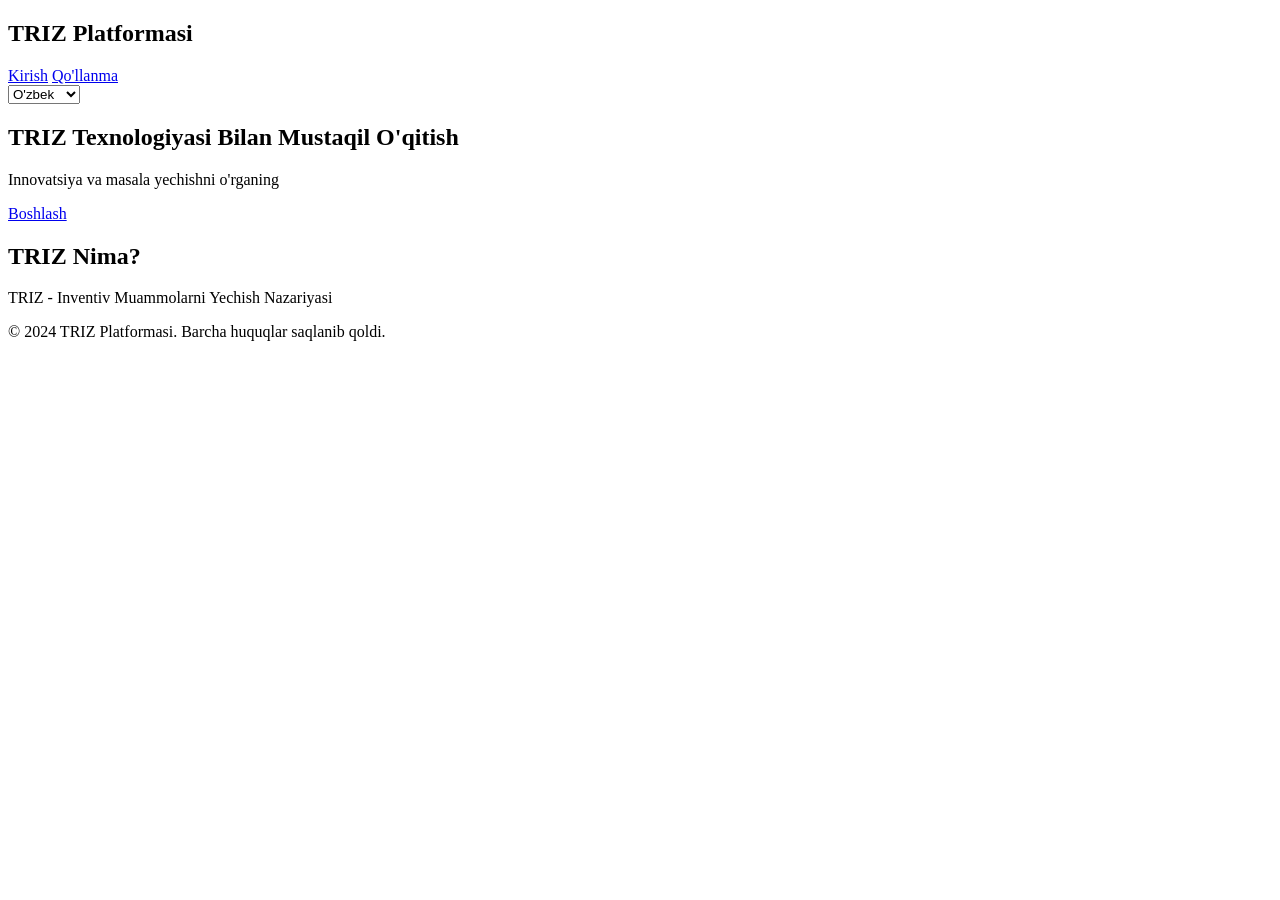
==== index.html @ bac71309 "Update index.html" ====
<!DOCTYPE html>
<html lang="uz">
<head>
  <meta charset="UTF-8">
  <meta name="viewport" content="width=device-width, initial-scale=1.0">
  <title data-i18n="page_title">TRIZ Texnologiyasi - O'qitish Platformasi</title>
  <link rel="stylesheet" href="styles/style.css">
</head>
<body>
  <nav class="navbar">
    <div class="container">
      <div class="logo">
        <h1 data-i18n="platform_name">TRIZ Platformasi</h1>
      </div>
      <div class="nav-links">
        <a href="login.html" data-i18n="nav_login">Kirish</a>
        <a href="#about" data-i18n="nav_about">Qo'llanma</a>
      </div>
      <select class="language-selector" onchange="changeLanguage(this.value)">
        <option value="uz">O'zbek</option>
        <option value="en">English</option>
        <option value="ru">Русский</option>
      </select>
    </div>
  </nav>

  <section class="hero">
    <div class="container">
      <h1 data-i18n="hero_title">TRIZ Texnologiyasi Bilan Mustaqil O'qitish</h1>
      <p data-i18n="hero_subtitle">Innovatsiya va masala yechishni o'rganing</p>
      <a href="login.html" class="btn btn-primary" data-i18n="btn_start">Boshlash</a>
    </div>
  </section>

  <section id="about" class="about">
    <div class="container">
      <h2 data-i18n="about_title">TRIZ Nima?</h2>
      <p data-i18n="about_desc">TRIZ - Inventiv Muammolarni Yechish Nazariyasi</p>
    </div>
  </section>

  <footer>
    <p data-i18n="footer_copy">&copy; 2024 TRIZ Platformasi. Barcha huquqlar saqlanib qoldi.</p>
  </footer>

  <script src="js/i18n.js"></script>
  <script>
    document.addEventListener('DOMContentLoaded', () => {
      const savedLang = localStorage.getItem('language') || 'uz';
      document.querySelector('.language-selector').value = savedLang;
      translatePage(savedLang);
    });

    function changeLanguage(lang) {
      localStorage.setItem('language', lang);
      translatePage(lang);
    }
  </script>
</body>
</html>
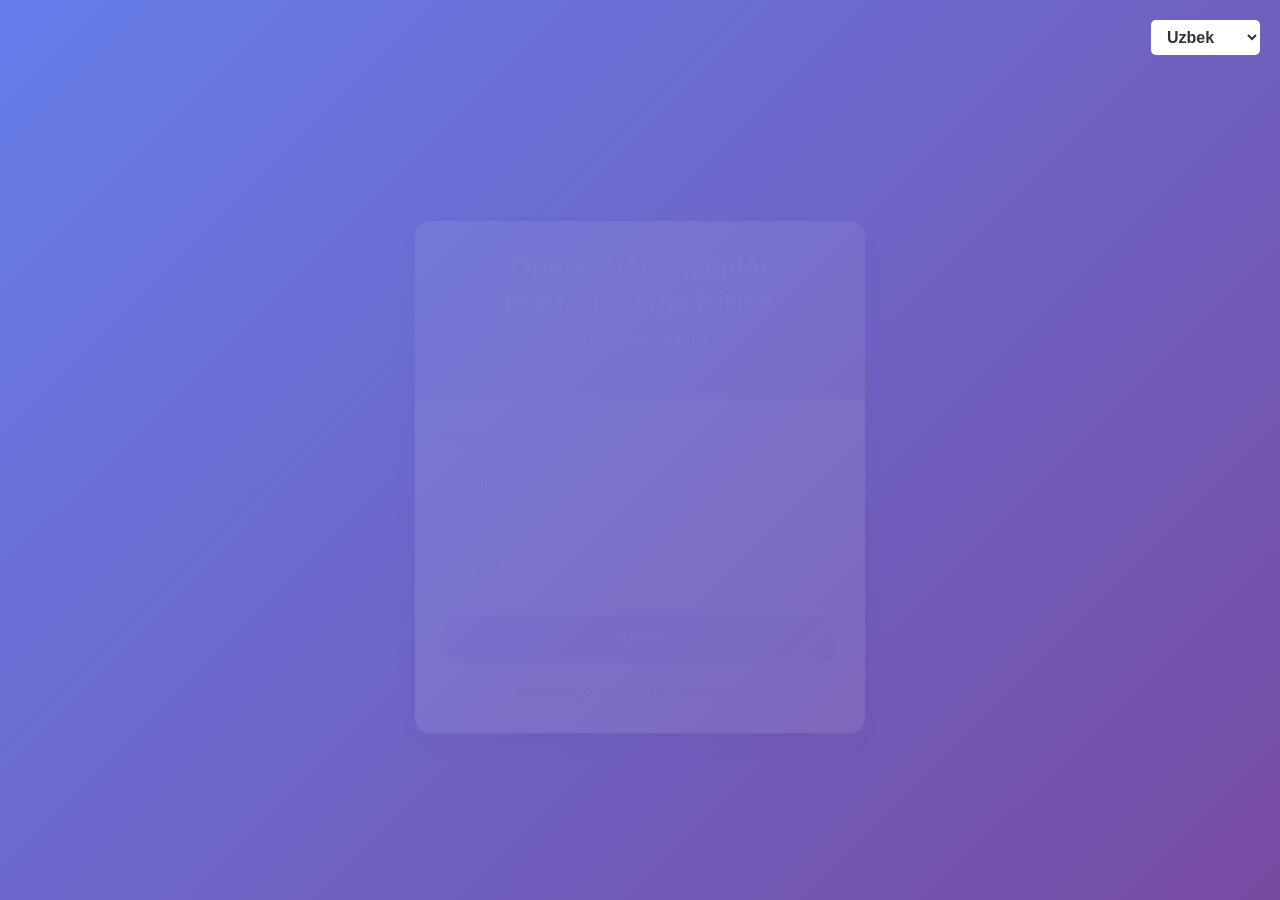
==== commit 747f60cd: "Add learning platform pages, assets, and scripts Add complete frontend scaffold for a learning platf" ====
--- a/index.html
+++ b/index.html
@@ -1,60 +1,110 @@
 <!DOCTYPE html>
 <html lang="uz">
+
 <head>
-  <meta charset="UTF-8">
-  <meta name="viewport" content="width=device-width, initial-scale=1.0">
-  <title data-i18n="page_title">TRIZ Texnologiyasi - O'qitish Platformasi</title>
-  <link rel="stylesheet" href="styles/style.css">
+    <meta charset="UTF-8">
+    <meta name="viewport" content="width=device-width, initial-scale=1.0">
+    <title>TRIZ Texnologiyasi - Pedagoglar uchun Ijodiy Tafakkur Platformasi</title>
+    <link rel='stylesheet' href='https://cdn-uicons.flaticon.com/uicons-regular-rounded/css/uicons-regular-rounded.css'>
+    <link href="https://stackpath.bootstrapcdn.com/bootstrap/4.5.2/css/bootstrap.min.css" rel="stylesheet">
+    <link rel="stylesheet" href="src/style.css">
 </head>
+
 <body>
-  <nav class="navbar">
-    <div class="container">
-      <div class="logo">
-        <h1 data-i18n="platform_name">TRIZ Platformasi</h1>
-      </div>
-      <div class="nav-links">
-        <a href="login.html" data-i18n="nav_login">Kirish</a>
-        <a href="#about" data-i18n="nav_about">Qo'llanma</a>
-      </div>
-      <select class="language-selector" onchange="changeLanguage(this.value)">
-        <option value="uz">O'zbek</option>
-        <option value="en">English</option>
-        <option value="ru">Русский</option>
-      </select>
+    <script src="src/auth.js"></script>
+    <script>
+        // Autentifikatsiya tekshirish
+        window.addEventListener('load', () => {
+            if (!auth.isAuthenticated()) {
+                window.location.href = 'login.html';
+            }
+        });
+    </script>
+
+    <!-- Navbar -->
+    <nav class="navbar navbar-expand-lg navbar-light bg-light">
+        <a class="navbar-brand" href="#">TRIZ - Ijodiy Tafakkur</a>
+        <button class="navbar-toggler" type="button" data-toggle="collapse" data-target="#navbarNav"
+            aria-controls="navbarNav" aria-expanded="false" aria-label="Toggle navigation">
+            <span class="navbar-toggler-icon"></span>
+        </button>
+        <div class="collapse navbar-collapse" id="navbarNav">
+            <ul class="navbar-nav">
+                <li class="nav-item">
+                    <a class="nav-link" href="./src/pages/macos.html">TRIZ Asoslari</a>
+                </li>
+                <li class="nav-item">
+                    <a class="nav-link" href="./src/pages/windows.html">40 Ta Prinsip</a>
+                </li>
+                <li class="nav-item">
+                    <a class="nav-link" href="./src/pages/linux.html">Paradoks Matritsa</a>
+                </li>
+                <li class="nav-item">
+                    <a class="nav-link" href="./src/pages/ios.html">Amaliy Misollar</a>
+                </li>
+                <li class="nav-item">
+                    <a class="nav-link" href="./src/pages/android.html">Metodika va Vositalari</a>
+                </li>
+            </ul>
+        </div>
+    </nav>
+
+    <!-- Kurslar Bo'limi -->
+    <div class="container my-5">
+        <h1 class="text-center mb-4">TRIZ Texnologiyasi va Pedagogik Ijodiy Tafakkur</h1>
+        <p class="text-center text-muted mb-4">Bo'lajak pedagoglarning ijodiy qobiliyatlarini rivojlantirish uchun to'liq o'qitish platformasi</p>
+        <div class="row" id="os-cards">
+            <!-- Kurs cardlari shu yerda qo'shiladi -->
+        </div>
     </div>
-  </nav>
 
-  <section class="hero">
-    <div class="container">
-      <h1 data-i18n="hero_title">TRIZ Texnologiyasi Bilan Mustaqil O'qitish</h1>
-      <p data-i18n="hero_subtitle">Innovatsiya va masala yechishni o'rganing</p>
-      <a href="login.html" class="btn btn-primary" data-i18n="btn_start">Boshlash</a>
+
+    <!-- TRIZ Haqida Bo'limi -->
+    <div class="container my-5">
+        <h2>TRIZ Nima?</h2>
+        <p><strong>TRIZ</strong> (Teoriya Inventiv Problemalar Yechimi) - bu muammolarni hal qilishning ijodiy va tizimli usuli. Genrikh Altshullero'z tomonidan ishlab chiqilgan bu metodologiya insonlarning ijodiy qobiliyatlarini rivojlantirishda juda samarali.</p>
+        
+        <h3>TRIZ ning Asosiy Tamoyillari:</h3>
+        <ul>
+            <li><strong>Idealliligi:</strong> Har bir sistema ideal holga intilishi kerak.</li>
+            <li><strong>Qarama-qarshiliklari:</strong> Muammolar odatda qarama-qarshi talablardan tug'iladi.</li>
+            <li><strong>Evolutsionliligi:</strong> Tizimlar o'zlarining taraqqiyot qonunlari asosida rivojlanadi.</li>
+            <li><strong>Dinamikligi:</strong> Tizimning har bir qismi o'zgaruvchan bo'lishi kerak.</li>
+        </ul>
+        <p>TRIZ metodologiyasi orqali pedagoglar o'quv jarayonida o'quvchilarning ijodiy tafakkurini rivojlanta oladi.</p>
     </div>
-  </section>
 
-  <section id="about" class="about">
-    <div class="container">
-      <h2 data-i18n="about_title">TRIZ Nima?</h2>
-      <p data-i18n="about_desc">TRIZ - Inventiv Muammolarni Yechish Nazariyasi</p>
+    <!-- Pedagoglar Uchun Foydalanish Bo'limi -->
+    <div class="container my-5">
+        <h2>Pedagoglar Uchun Foydalanish</h2>
+        <p>Ushbu platforma bo'lajak pedagoglar va o'qituvchilar uchun mo'ljallangan. Siz bu yerda:</p>
+        <ul>
+            <li>TRIZ texnologiyasining asosiy tamoyillarini o'zlashtirish</li>
+            <li>40 ta ijodiy prinsipni to'liq o'rganish</li>
+            <li>Paradoks matritsani amaliy qo'llash</li>
+            <li>Real pedagogik muammolarni hal qilish</li>
+            <li>O'quvchilarning ijodiy tafakkurini rivojlantirishning metodikasini o'zlashtirish</li>
+        </ul>
     </div>
-  </section>
 
-  <footer>
-    <p data-i18n="footer_copy">&copy; 2024 TRIZ Platformasi. Barcha huquqlar saqlanib qoldi.</p>
-  </footer>
 
-  <script src="js/i18n.js"></script>
-  <script>
-    document.addEventListener('DOMContentLoaded', () => {
-      const savedLang = localStorage.getItem('language') || 'uz';
-      document.querySelector('.language-selector').value = savedLang;
-      translatePage(savedLang);
-    });
+    <!-- Biz haqimizda Bo'limi -->
+    <div class="container my-5">
+        <h2>Platformaning Maqsadi</h2>
+        <p>Bu platforma bo'lajak pedagoglarning ijodiy tafakkurni rivojlantirish metodikasini takomillashtirish uchun mo'ljallangan. TRIZ asosida pedagogik o'rta rivojlantirilsa, o'quv jarayoni yanada samarali va yoqimli bo'ladi.</p>
+    </div>
 
-    function changeLanguage(lang) {
-      localStorage.setItem('language', lang);
-      translatePage(lang);
-    }
-  </script>
+
+    <!-- Footer -->
+    <footer class="bg-jade text-white text-center py-3">
+        <p>TRIZ Texnologiyasi - Pedagogik Ijodiy Tafakkur Kurslari</p>
+        <div id="list-os"></div>
+        <p>2024 - Pedagogik Rivojlanish Markazi | TRIZ Platformasi</p>
+    </footer>
+
+    <script src="https://code.jquery.com/jquery-3.5.1.min.js"></script>
+    <script src="https://stackpath.bootstrapcdn.com/bootstrap/4.5.2/js/bootstrap.min.js"></script>
+    <script src="src/main.js"></script>
 </body>
-</html>+
+</html>
--- a/src/style.css
+++ b/src/style.css
@@ -0,0 +1,189 @@
+html {
+    scroll-behavior: smooth;
+}
+
+body {
+    font-family: Arial, sans-serif;
+    margin: 0;
+    padding: 0;
+    box-sizing: border-box;
+}
+
+.navbar {
+    z-index: 200;
+}
+
+.content {
+    margin-left: auto; /* Sidebar kengligi */
+    padding: 20px;
+}
+
+.sidebar.active .content {
+    margin-left: 250px;
+}
+
+/* Sidebar uchun stil */
+.sidebar {
+    position: fixed;
+    top: 55px;
+    left: -300px; /* Yashirish */
+    width: 250px;
+    height: calc(100% - 60px);
+    background-color: #fff;
+    color: black;
+    padding: 15px;
+    transition: 0.3s;
+    overflow-y: auto;
+    box-shadow: 5px 5px 15px #0005;
+    border-radius: 0 5px 5px 0;
+    z-index: 99;
+}
+
+.sidebar h2 {
+    text-align: center;
+    font-size: 1.5em;
+    margin-left: 20px;
+}
+
+.sidebar ul {
+    list-style-type: none;
+    padding: 0;
+}
+
+.sidebar ul li {
+    margin: 20px 0;
+}
+
+.sidebar ul li a {
+    color: black;
+    text-decoration: none;
+    font-size: 1.2em;
+}
+
+.sidebar ul li a:hover {
+    color: #00A36C;
+}
+
+/* Sidebarni ko'rsatish */
+.sidebar.active {
+    left: 0;
+}
+
+/* Sidebar tugmasi */
+.sidebar-toggle {
+    position: fixed;
+    top: 65px;
+    left: 5px;
+    background-color: #fff;
+    color: black;
+    border: none;
+    padding: 0px 10px;
+    font-size: 20px;
+    cursor: pointer;
+    z-index: 100;
+    border: 1px solid #ddd;
+    border-radius: 5px;
+}
+
+.sidebar-toggle:focus {
+    outline: none;
+}
+
+.sidebar-toggle + #toggleLabel.active {
+    display: block;
+    width: 100vw;
+    height: 100vh;
+    background-color: #0005;
+    position: fixed;
+    top: 0;
+    left: 0;
+    z-index: 98;
+}
+
+a {
+    text-decoration: none;
+    color: #555555;
+    cursor: pointer;
+}
+
+a:hover {
+    text-decoration: none;
+    color: #555555;
+}
+
+.container h2 {
+    font-size: 2em;
+    margin-bottom: 20px;
+}
+
+.container p {
+    font-size: 1.1em;
+    line-height: 1.6;
+}
+
+.container ul {
+    margin-top: 20px;
+    margin-bottom: 20px;
+}
+
+.container ul li {
+    font-size: 1em;
+    margin-bottom: 10px;
+}
+
+.bg-jade {
+    background-color: #00A36C;
+}
+
+.text-white {
+    color: white;
+}
+
+.jumbotron h1 {
+    color: #fff;
+}
+.jumbotron img {
+    border-radius: 5px;
+}
+
+.section {
+    scroll-margin-top: 50px;
+}
+
+.section > img {
+    margin: 20px auto;
+    width: 75%;
+    display: block;
+    text-align: center;
+    border-radius: 5px;
+}
+
+#os-cards .card {
+    margin-bottom: 20px;
+    box-shadow: 0 0 10px rgba(0,0,0,0.1);
+    transition: 0.2s;
+}
+
+#os-cards .card:hover {
+    margin-bottom: 20px;
+    box-shadow: 0 0 10px rgba(0,0,0,0.3);
+}
+#os-cards .card:hover .card-img-top {
+    transition: 0.2s;
+    transform: scale(0.95);
+}
+
+@media (max-width: 768px) {
+    .modal-container {
+        width: 200px;
+    }
+}
+
+footer #list-os a {
+    color: #ddd;
+    display: block;
+}
+
+footer #list-os a:hover{
+    color: #fff;
+}
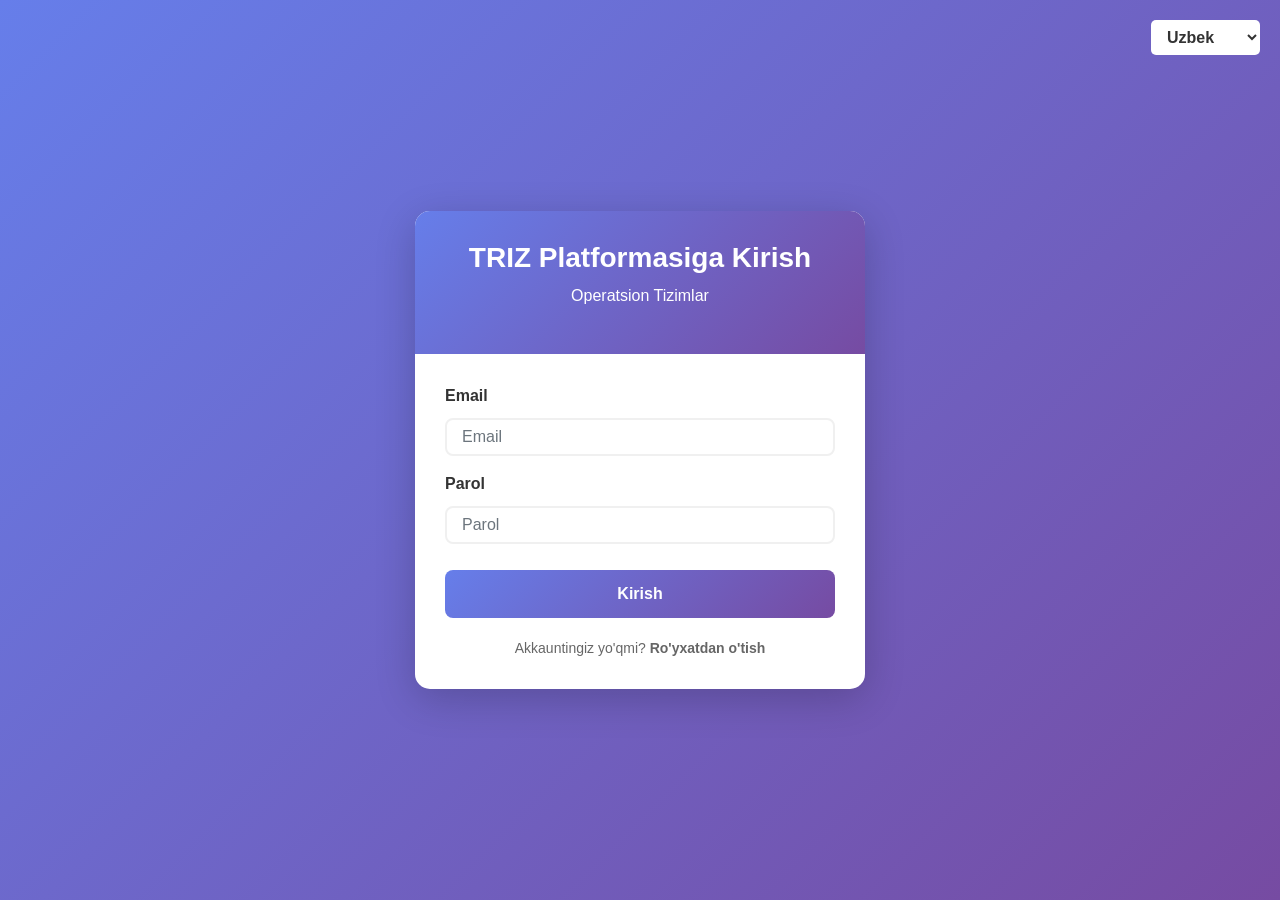
==== commit 58467fa3: "Add multilingual support and language switcher Introduce i18n support for Uzbek/English/Russian acro" ====
--- a/index.html
+++ b/index.html
@@ -29,21 +29,31 @@
             <span class="navbar-toggler-icon"></span>
         </button>
         <div class="collapse navbar-collapse" id="navbarNav">
-            <ul class="navbar-nav">
+            <ul class="navbar-nav ml-auto">
                 <li class="nav-item">
-                    <a class="nav-link" href="./src/pages/macos.html">TRIZ Asoslari</a>
+                    <a class="nav-link" href="./src/pages/macos.html" data-i18n="trizFoundations">TRIZ Asoslari</a>
                 </li>
                 <li class="nav-item">
-                    <a class="nav-link" href="./src/pages/windows.html">40 Ta Prinsip</a>
+                    <a class="nav-link" href="./src/pages/windows.html" data-i18n="trizPrinciples">40 Ta Prinsip</a>
                 </li>
                 <li class="nav-item">
-                    <a class="nav-link" href="./src/pages/linux.html">Paradoks Matritsa</a>
+                    <a class="nav-link" href="./src/pages/linux.html" data-i18n="contradictionMatrix">Paradoks Matritsa</a>
                 </li>
                 <li class="nav-item">
-                    <a class="nav-link" href="./src/pages/ios.html">Amaliy Misollar</a>
+                    <a class="nav-link" href="./src/pages/ios.html" data-i18n="practicalExamples">Amaliy Misollar</a>
                 </li>
                 <li class="nav-item">
-                    <a class="nav-link" href="./src/pages/android.html">Metodika va Vositalari</a>
+                    <a class="nav-link" href="./src/pages/android.html" data-i18n="methodology">Metodika va Vositalari</a>
+                </li>
+                <li class="nav-item dropdown">
+                    <a class="nav-link dropdown-toggle" href="#" id="languageDropdown" role="button" data-toggle="dropdown" aria-haspopup="true" aria-expanded="false">
+                        <i class="fi fi-rr-globe"></i> <span id="currentLanguage">O'zbek</span>
+                    </a>
+                    <div class="dropdown-menu dropdown-menu-right" aria-labelledby="languageDropdown">
+                        <a class="dropdown-item" href="#" onclick="changeLanguage('uz'); return false;">🇺🇿 O'zbek</a>
+                        <a class="dropdown-item" href="#" onclick="changeLanguage('en'); return false;">🇬🇧 English</a>
+                        <a class="dropdown-item" href="#" onclick="changeLanguage('ru'); return false;">🇷🇺 Русский</a>
+                    </div>
                 </li>
             </ul>
         </div>
@@ -104,7 +114,38 @@
 
     <script src="https://code.jquery.com/jquery-3.5.1.min.js"></script>
     <script src="https://stackpath.bootstrapcdn.com/bootstrap/4.5.2/js/bootstrap.min.js"></script>
+    <script src="src/i18n.js"></script>
     <script src="src/main.js"></script>
+    
+    <script>
+        // Til o'zgarish funksiyasi
+        function changeLanguage(lang) {
+            i18n.setLanguage(lang);
+            
+            // Joriy tilning nomini yangilash
+            const langNames = {
+                'uz': "O'zbek",
+                'en': 'English',
+                'ru': 'Русский'
+            };
+            document.getElementById('currentLanguage').textContent = langNames[lang];
+            
+            // HTML lang atributini yangilash
+            document.documentElement.lang = lang;
+            
+            // Sahifa matnlarini yangilash
+            i18n.updatePageText();
+            
+            // localStorage'ga saqlash
+            localStorage.setItem('language', lang);
+        }
+        
+        // Sahifa yuklanishida tilni sozlash
+        document.addEventListener('DOMContentLoaded', () => {
+            const savedLang = localStorage.getItem('language') || 'uz';
+            changeLanguage(savedLang);
+        });
+    </script>
 </body>
 
 </html>
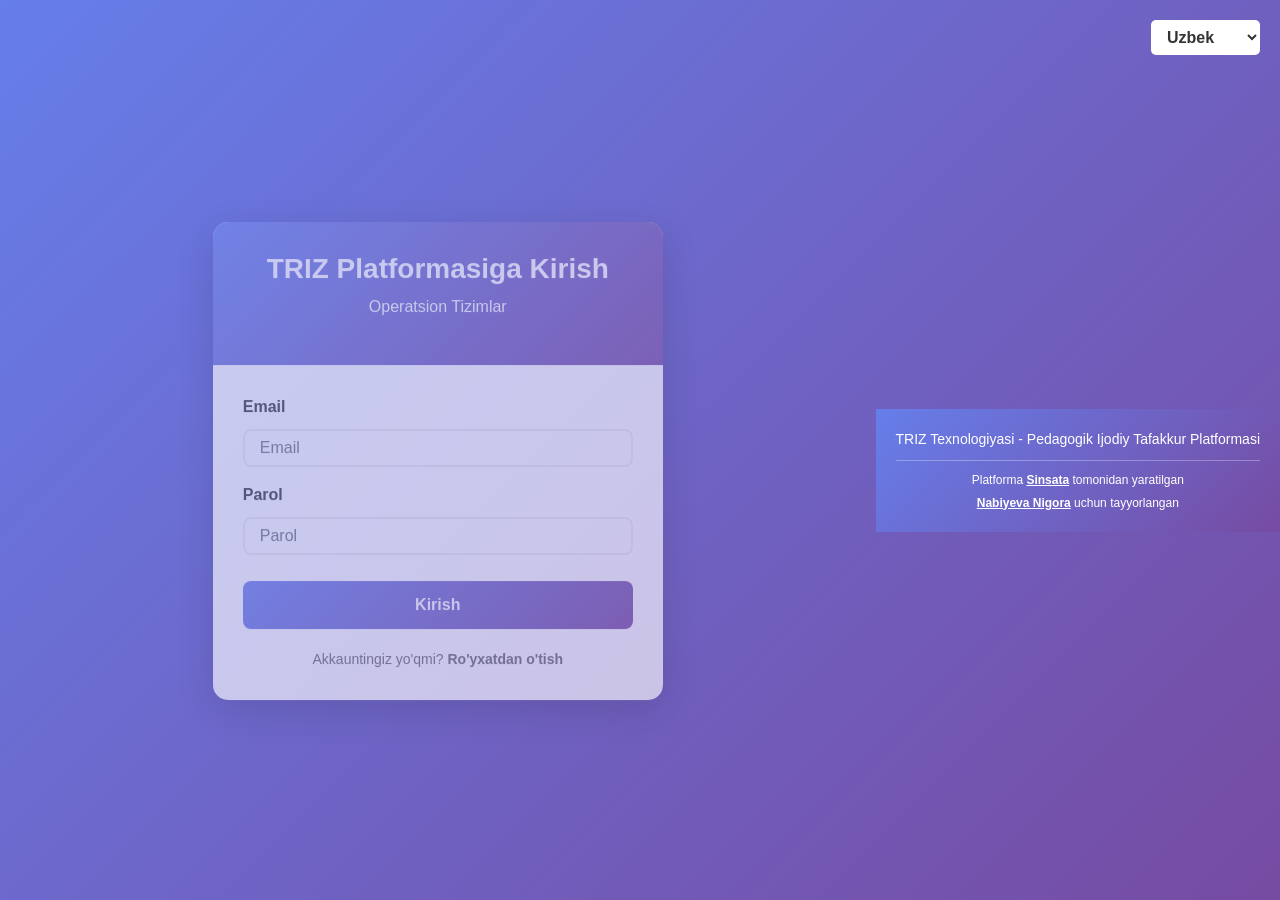
==== commit 04408a23: "Add translation system and page footers Introduce a client-side translation feature and unified foot" ====
--- a/index.html
+++ b/index.html
@@ -110,11 +110,19 @@
         <p>TRIZ Texnologiyasi - Pedagogik Ijodiy Tafakkur Kurslari</p>
         <div id="list-os"></div>
         <p>2024 - Pedagogik Rivojlanish Markazi | TRIZ Platformasi</p>
+        <hr style="border-color: rgba(255,255,255,0.3); margin: 15px 0;">
+        <p style="font-size: 12px; margin-bottom: 5px;">
+            Platforma <strong><a href="https://t.me/sinsata" target="_blank" style="color: #fff; text-decoration: underline;">Sinsata</a></strong> tomonidan yaratilgan
+        </p>
+        <p style="font-size: 12px;">
+            <strong><a href="https://t.me/Nodirjanovna" target="_blank" style="color: #fff; text-decoration: underline;">Nabiyeva Nigora</a></strong> uchun tayyorlangan
+        </p>
     </footer>
 
     <script src="https://code.jquery.com/jquery-3.5.1.min.js"></script>
     <script src="https://stackpath.bootstrapcdn.com/bootstrap/4.5.2/js/bootstrap.min.js"></script>
     <script src="src/i18n.js"></script>
+    <script src="src/translate.js"></script>
     <script src="src/main.js"></script>
     
     <script>
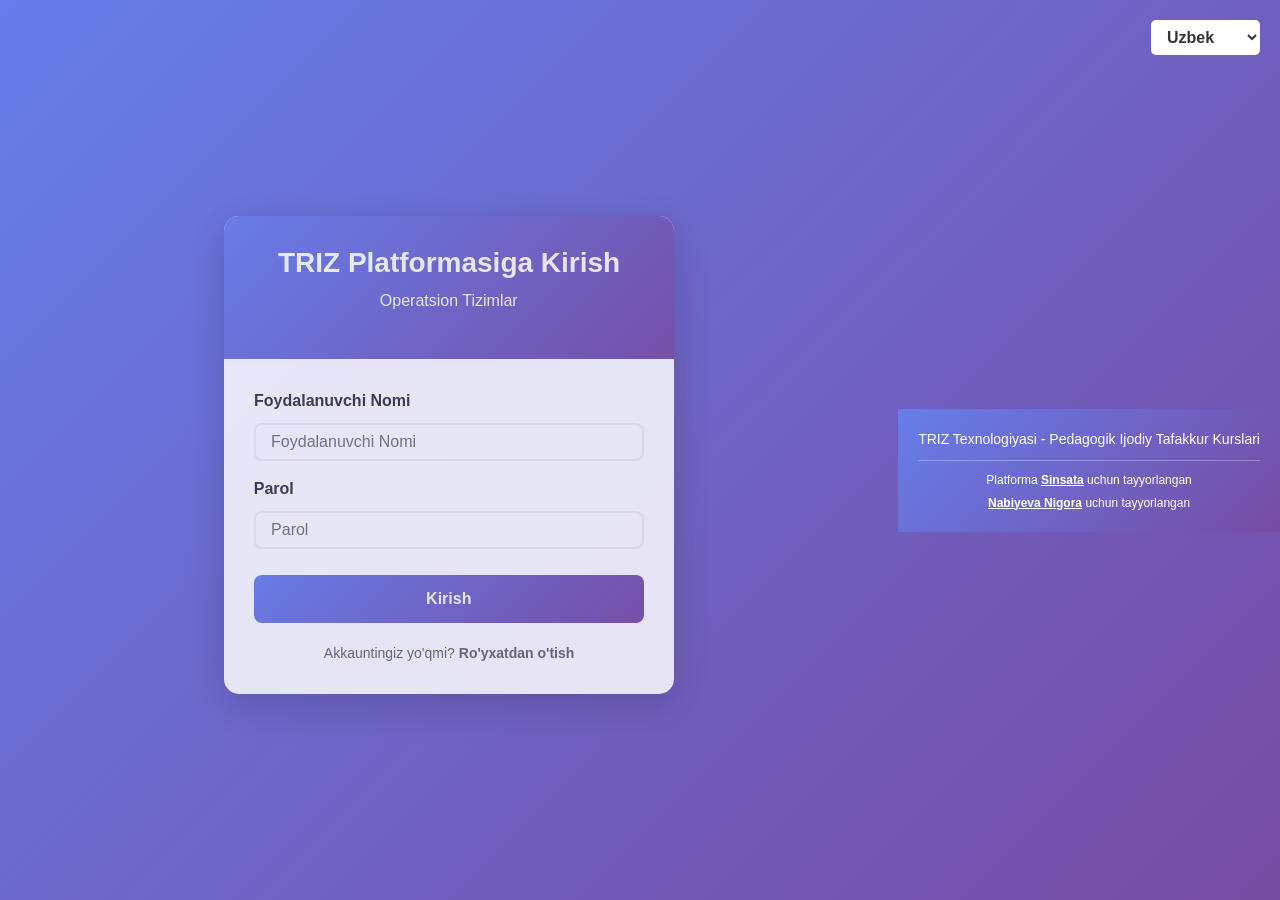
==== commit b8b1537a: "Switch auth to username; add i18n & translation Remove email-based auth and switch signup/login to u" ====
--- a/index.html
+++ b/index.html
@@ -107,15 +107,15 @@
 
     <!-- Footer -->
     <footer class="bg-jade text-white text-center py-3">
-        <p>TRIZ Texnologiyasi - Pedagogik Ijodiy Tafakkur Kurslari</p>
+        <p data-i18n="footerPlatform">TRIZ Texnologiyasi - Pedagogik Ijodiy Tafakkur Kurslari</p>
         <div id="list-os"></div>
-        <p>2024 - Pedagogik Rivojlanish Markazi | TRIZ Platformasi</p>
+        <p data-i18n="footerAllRights">2024 - Barcha huquqlar himoyalangan</p>
         <hr style="border-color: rgba(255,255,255,0.3); margin: 15px 0;">
         <p style="font-size: 12px; margin-bottom: 5px;">
-            Platforma <strong><a href="https://t.me/sinsata" target="_blank" style="color: #fff; text-decoration: underline;">Sinsata</a></strong> tomonidan yaratilgan
+            <span data-i18n="footerCreatedBy">Platforma</span> <strong><a href="https://t.me/sinsata" target="_blank" style="color: #fff; text-decoration: underline;" data-i18n="footerCreatedByName">Sinsata</a></strong> <span data-i18n="footerCreatedFor">tomonidan yaratilgan</span>
         </p>
         <p style="font-size: 12px;">
-            <strong><a href="https://t.me/Nodirjanovna" target="_blank" style="color: #fff; text-decoration: underline;">Nabiyeva Nigora</a></strong> uchun tayyorlangan
+            <strong><a href="https://t.me/Nodirjanovna" target="_blank" style="color: #fff; text-decoration: underline;" data-i18n="footerCreatorName">Nabiyeva Nigora</a></strong> <span>uchun tayyorlangan</span>
         </p>
     </footer>
 
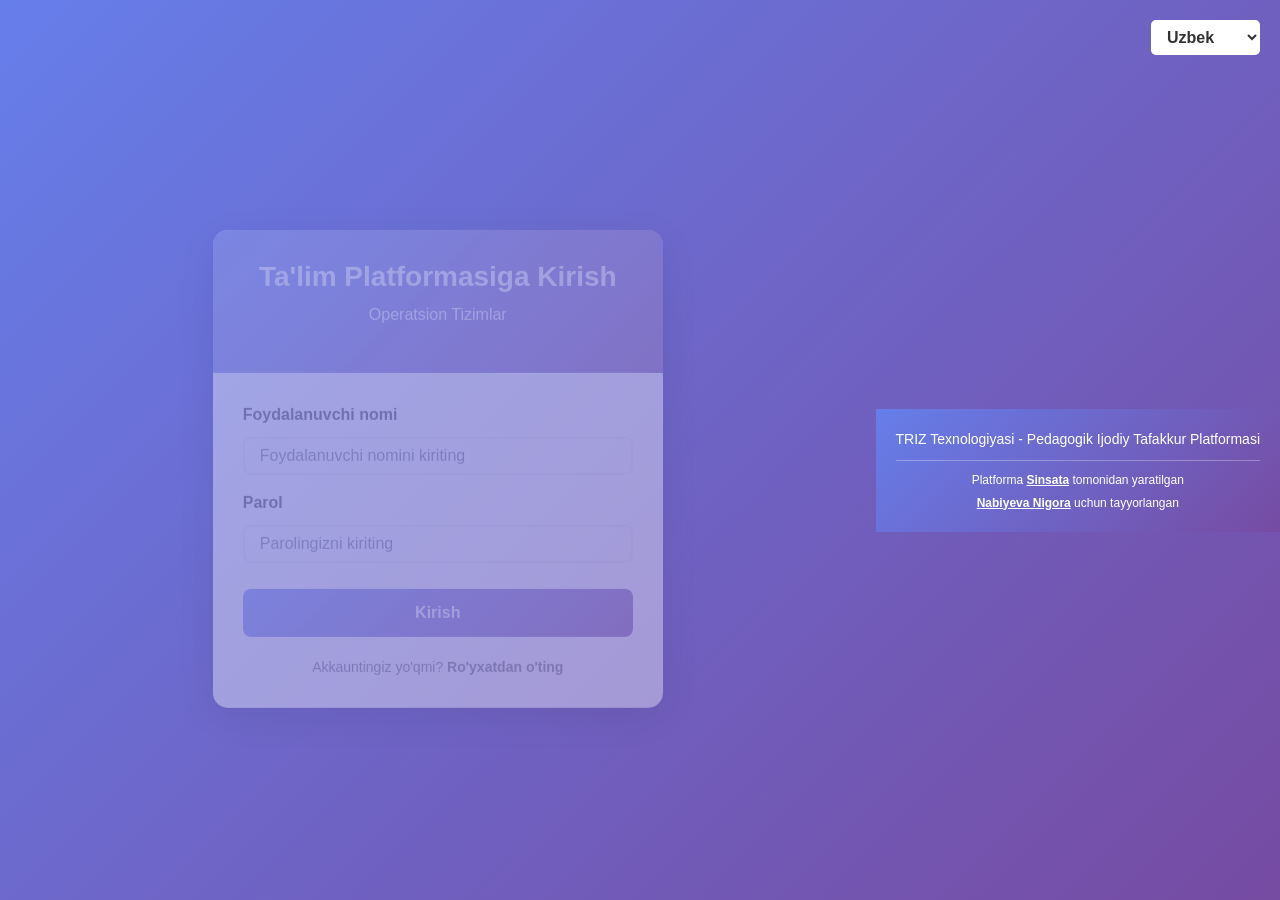
==== commit a4e1af22: "." ====
--- a/index.html
+++ b/index.html
@@ -122,7 +122,6 @@
     <script src="https://code.jquery.com/jquery-3.5.1.min.js"></script>
     <script src="https://stackpath.bootstrapcdn.com/bootstrap/4.5.2/js/bootstrap.min.js"></script>
     <script src="src/i18n.js"></script>
-    <script src="src/translate.js"></script>
     <script src="src/main.js"></script>
     
     <script>
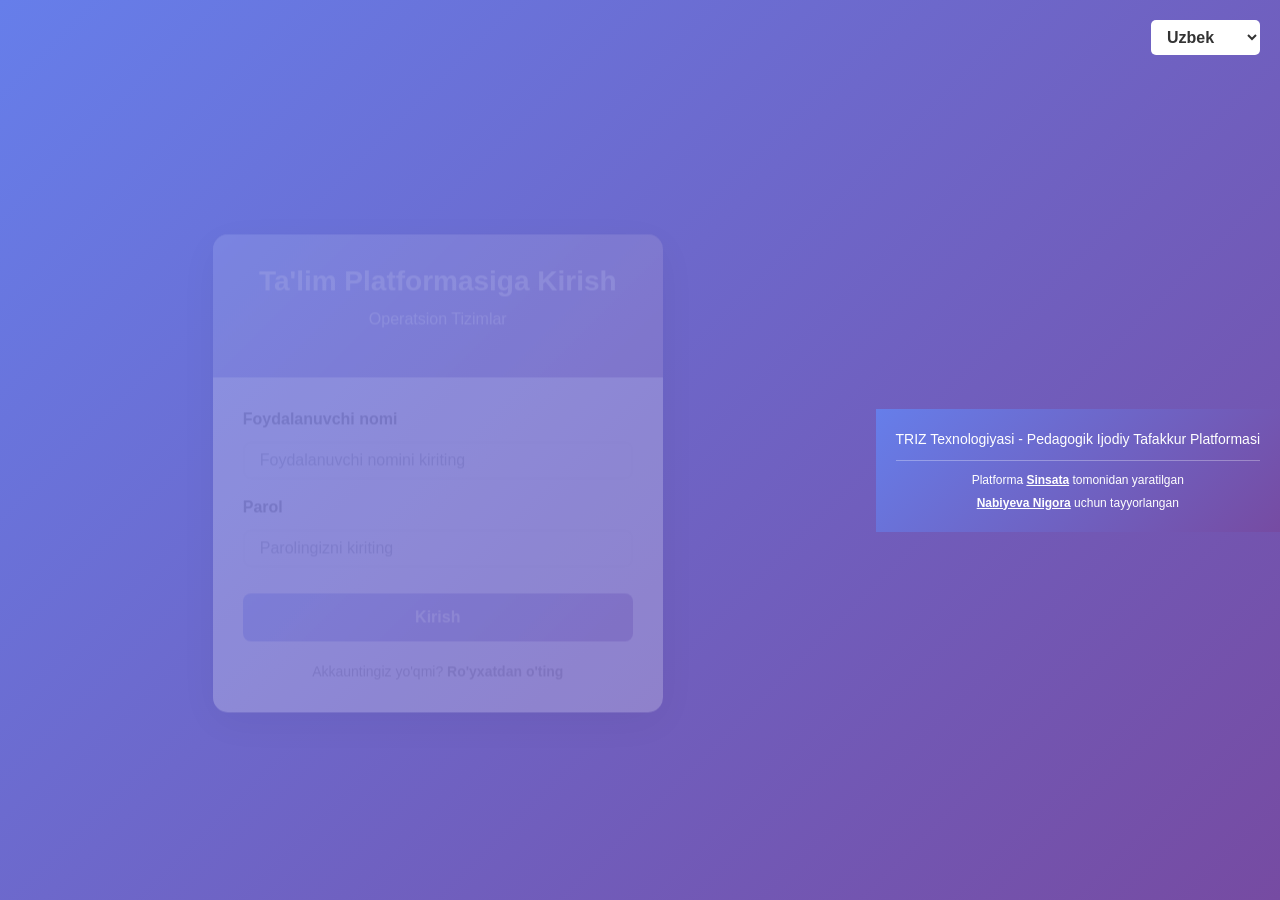
==== commit 8b6bd5c6: "Fix offline i18n translations and update locales Fix offline translation loading and normalize i18n " ====
--- a/index.html
+++ b/index.html
@@ -107,15 +107,15 @@
 
     <!-- Footer -->
     <footer class="bg-jade text-white text-center py-3">
-        <p data-i18n="footerPlatform">TRIZ Texnologiyasi - Pedagogik Ijodiy Tafakkur Kurslari</p>
+        <p data-i18n="footer.platform">TRIZ Texnologiyasi - Pedagogik Ijodiy Tafakkur Kurslari</p>
         <div id="list-os"></div>
-        <p data-i18n="footerAllRights">2024 - Barcha huquqlar himoyalangan</p>
+        <p data-i18n="footer.allRights">2024 - Barcha huquqlar himoyalangan</p>
         <hr style="border-color: rgba(255,255,255,0.3); margin: 15px 0;">
         <p style="font-size: 12px; margin-bottom: 5px;">
-            <span data-i18n="footerCreatedBy">Platforma</span> <strong><a href="https://t.me/sinsata" target="_blank" style="color: #fff; text-decoration: underline;" data-i18n="footerCreatedByName">Sinsata</a></strong> <span data-i18n="footerCreatedFor">tomonidan yaratilgan</span>
+            <span data-i18n="footer.createdBy">Platforma</span> <strong><a href="https://t.me/sinsata" target="_blank" style="color: #fff; text-decoration: underline;" data-i18n="footer.createdByName">Sinsata</a></strong> <span data-i18n="footer.createdFor">tomonidan yaratilgan</span>
         </p>
         <p style="font-size: 12px;">
-            <strong><a href="https://t.me/Nodirjanovna" target="_blank" style="color: #fff; text-decoration: underline;" data-i18n="footerCreatorName">Nabiyeva Nigora</a></strong> <span>uchun tayyorlangan</span>
+            <strong><a href="https://t.me/Nodirjanovna" target="_blank" style="color: #fff; text-decoration: underline;" data-i18n="footer.creatorName">Nabiyeva Nigora</a></strong> <span data-i18n="footer.allRights">uchun tayyorlangan</span>
         </p>
     </footer>
 
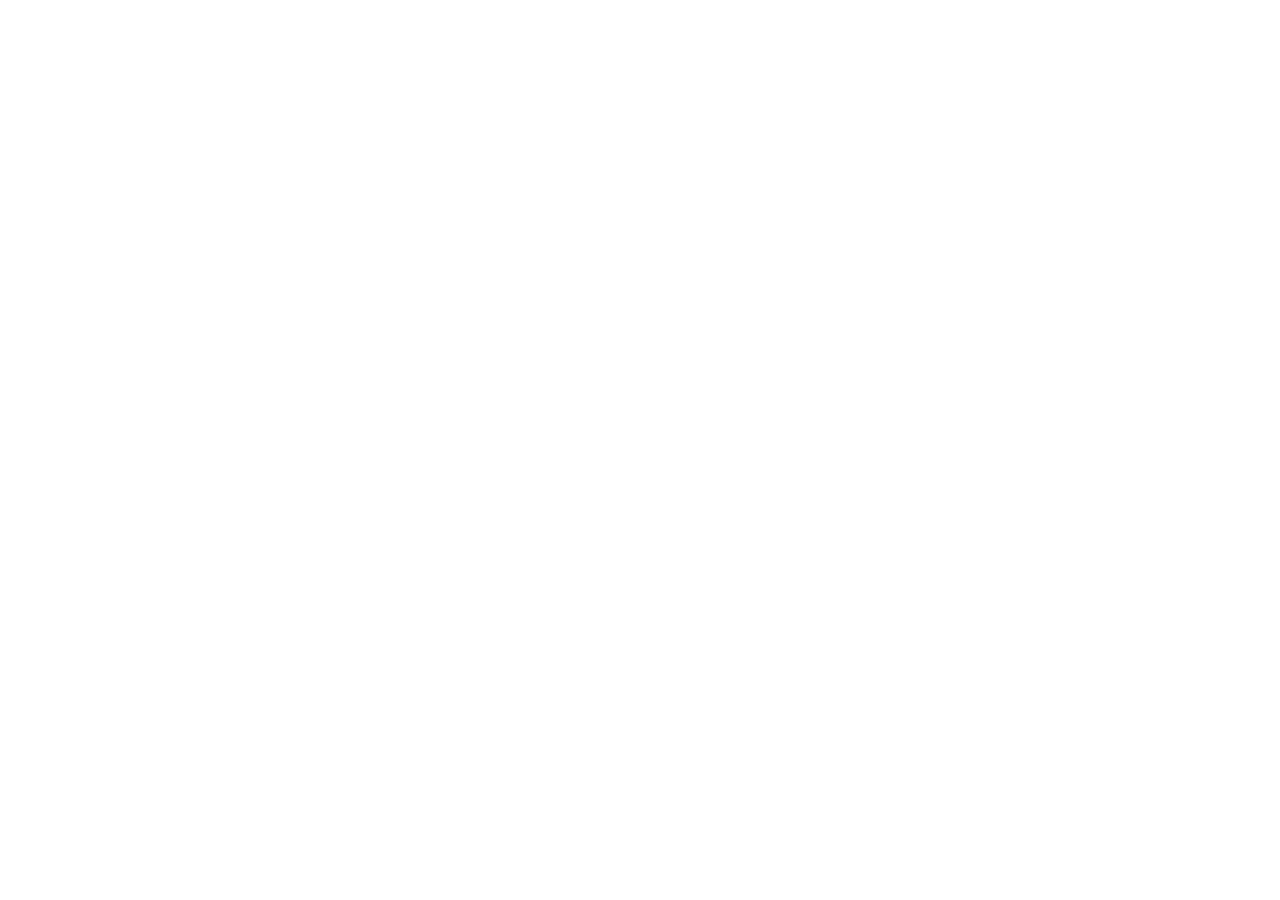
==== commit fa8cafe2: "Update index.html" ====
--- a/index.html
+++ b/index.html
@@ -1,158 +1,13 @@
 <!DOCTYPE html>
 <html lang="uz">
-
 <head>
-    <meta charset="UTF-8">
-    <meta name="viewport" content="width=device-width, initial-scale=1.0">
-    <title>TRIZ Texnologiyasi - Pedagoglar uchun Ijodiy Tafakkur Platformasi</title>
-    <link rel='stylesheet' href='https://cdn-uicons.flaticon.com/uicons-regular-rounded/css/uicons-regular-rounded.css'>
-    <link href="https://stackpath.bootstrapcdn.com/bootstrap/4.5.2/css/bootstrap.min.css" rel="stylesheet">
-    <link rel="stylesheet" href="src/style.css">
+  <meta charset="UTF-8">
+  <meta http-equiv="refresh" content="0;url=https://v0-triz.vercel.app/">
+  <title>Redirecting...</title>
 </head>
-
 <body>
-    <script src="src/auth.js"></script>
-    <script>
-        // Autentifikatsiya tekshirish
-        window.addEventListener('load', () => {
-            if (!auth.isAuthenticated()) {
-                window.location.href = 'login.html';
-            }
-        });
-    </script>
-
-    <!-- Navbar -->
-    <nav class="navbar navbar-expand-lg navbar-light bg-light">
-        <a class="navbar-brand" href="#">TRIZ - Ijodiy Tafakkur</a>
-        <button class="navbar-toggler" type="button" data-toggle="collapse" data-target="#navbarNav"
-            aria-controls="navbarNav" aria-expanded="false" aria-label="Toggle navigation">
-            <span class="navbar-toggler-icon"></span>
-        </button>
-        <div class="collapse navbar-collapse" id="navbarNav">
-            <ul class="navbar-nav ml-auto">
-                <li class="nav-item">
-                    <a class="nav-link" href="./src/pages/macos.html" data-i18n="trizFoundations">TRIZ Asoslari</a>
-                </li>
-                <li class="nav-item">
-                    <a class="nav-link" href="./src/pages/windows.html" data-i18n="trizPrinciples">40 Ta Prinsip</a>
-                </li>
-                <li class="nav-item">
-                    <a class="nav-link" href="./src/pages/linux.html" data-i18n="contradictionMatrix">Paradoks Matritsa</a>
-                </li>
-                <li class="nav-item">
-                    <a class="nav-link" href="./src/pages/ios.html" data-i18n="practicalExamples">Amaliy Misollar</a>
-                </li>
-                <li class="nav-item">
-                    <a class="nav-link" href="./src/pages/android.html" data-i18n="methodology">Metodika va Vositalari</a>
-                </li>
-                <li class="nav-item dropdown">
-                    <a class="nav-link dropdown-toggle" href="#" id="languageDropdown" role="button" data-toggle="dropdown" aria-haspopup="true" aria-expanded="false">
-                        <i class="fi fi-rr-globe"></i> <span id="currentLanguage">O'zbek</span>
-                    </a>
-                    <div class="dropdown-menu dropdown-menu-right" aria-labelledby="languageDropdown">
-                        <a class="dropdown-item" href="#" onclick="changeLanguage('uz'); return false;">🇺🇿 O'zbek</a>
-                        <a class="dropdown-item" href="#" onclick="changeLanguage('en'); return false;">🇬🇧 English</a>
-                        <a class="dropdown-item" href="#" onclick="changeLanguage('ru'); return false;">🇷🇺 Русский</a>
-                    </div>
-                </li>
-            </ul>
-        </div>
-    </nav>
-
-    <!-- Kurslar Bo'limi -->
-    <div class="container my-5">
-        <h1 class="text-center mb-4">TRIZ Texnologiyasi va Pedagogik Ijodiy Tafakkur</h1>
-        <p class="text-center text-muted mb-4">Bo'lajak pedagoglarning ijodiy qobiliyatlarini rivojlantirish uchun to'liq o'qitish platformasi</p>
-        <div class="row" id="os-cards">
-            <!-- Kurs cardlari shu yerda qo'shiladi -->
-        </div>
-    </div>
-
-
-    <!-- TRIZ Haqida Bo'limi -->
-    <div class="container my-5">
-        <h2>TRIZ Nima?</h2>
-        <p><strong>TRIZ</strong> (Teoriya Inventiv Problemalar Yechimi) - bu muammolarni hal qilishning ijodiy va tizimli usuli. Genrikh Altshullero'z tomonidan ishlab chiqilgan bu metodologiya insonlarning ijodiy qobiliyatlarini rivojlantirishda juda samarali.</p>
-        
-        <h3>TRIZ ning Asosiy Tamoyillari:</h3>
-        <ul>
-            <li><strong>Idealliligi:</strong> Har bir sistema ideal holga intilishi kerak.</li>
-            <li><strong>Qarama-qarshiliklari:</strong> Muammolar odatda qarama-qarshi talablardan tug'iladi.</li>
-            <li><strong>Evolutsionliligi:</strong> Tizimlar o'zlarining taraqqiyot qonunlari asosida rivojlanadi.</li>
-            <li><strong>Dinamikligi:</strong> Tizimning har bir qismi o'zgaruvchan bo'lishi kerak.</li>
-        </ul>
-        <p>TRIZ metodologiyasi orqali pedagoglar o'quv jarayonida o'quvchilarning ijodiy tafakkurini rivojlanta oladi.</p>
-    </div>
-
-    <!-- Pedagoglar Uchun Foydalanish Bo'limi -->
-    <div class="container my-5">
-        <h2>Pedagoglar Uchun Foydalanish</h2>
-        <p>Ushbu platforma bo'lajak pedagoglar va o'qituvchilar uchun mo'ljallangan. Siz bu yerda:</p>
-        <ul>
-            <li>TRIZ texnologiyasining asosiy tamoyillarini o'zlashtirish</li>
-            <li>40 ta ijodiy prinsipni to'liq o'rganish</li>
-            <li>Paradoks matritsani amaliy qo'llash</li>
-            <li>Real pedagogik muammolarni hal qilish</li>
-            <li>O'quvchilarning ijodiy tafakkurini rivojlantirishning metodikasini o'zlashtirish</li>
-        </ul>
-    </div>
-
-
-    <!-- Biz haqimizda Bo'limi -->
-    <div class="container my-5">
-        <h2>Platformaning Maqsadi</h2>
-        <p>Bu platforma bo'lajak pedagoglarning ijodiy tafakkurni rivojlantirish metodikasini takomillashtirish uchun mo'ljallangan. TRIZ asosida pedagogik o'rta rivojlantirilsa, o'quv jarayoni yanada samarali va yoqimli bo'ladi.</p>
-    </div>
-
-
-    <!-- Footer -->
-    <footer class="bg-jade text-white text-center py-3">
-        <p data-i18n="footer.platform">TRIZ Texnologiyasi - Pedagogik Ijodiy Tafakkur Kurslari</p>
-        <div id="list-os"></div>
-        <p data-i18n="footer.allRights">2024 - Barcha huquqlar himoyalangan</p>
-        <hr style="border-color: rgba(255,255,255,0.3); margin: 15px 0;">
-        <p style="font-size: 12px; margin-bottom: 5px;">
-            <span data-i18n="footer.createdBy">Platforma</span> <strong><a href="https://t.me/sinsata" target="_blank" style="color: #fff; text-decoration: underline;" data-i18n="footer.createdByName">Sinsata</a></strong> <span data-i18n="footer.createdFor">tomonidan yaratilgan</span>
-        </p>
-        <p style="font-size: 12px;">
-            <strong><a href="https://t.me/Nodirjanovna" target="_blank" style="color: #fff; text-decoration: underline;" data-i18n="footer.creatorName">Nabiyeva Nigora</a></strong> <span data-i18n="footer.allRights">uchun tayyorlangan</span>
-        </p>
-    </footer>
-
-    <script src="https://code.jquery.com/jquery-3.5.1.min.js"></script>
-    <script src="https://stackpath.bootstrapcdn.com/bootstrap/4.5.2/js/bootstrap.min.js"></script>
-    <script src="src/i18n.js"></script>
-    <script src="src/main.js"></script>
-    
-    <script>
-        // Til o'zgarish funksiyasi
-        function changeLanguage(lang) {
-            i18n.setLanguage(lang);
-            
-            // Joriy tilning nomini yangilash
-            const langNames = {
-                'uz': "O'zbek",
-                'en': 'English',
-                'ru': 'Русский'
-            };
-            document.getElementById('currentLanguage').textContent = langNames[lang];
-            
-            // HTML lang atributini yangilash
-            document.documentElement.lang = lang;
-            
-            // Sahifa matnlarini yangilash
-            i18n.updatePageText();
-            
-            // localStorage'ga saqlash
-            localStorage.setItem('language', lang);
-        }
-        
-        // Sahifa yuklanishida tilni sozlash
-        document.addEventListener('DOMContentLoaded', () => {
-            const savedLang = localStorage.getItem('language') || 'uz';
-            changeLanguage(savedLang);
-        });
-    </script>
+  <script>
+    window.location.replace("https://v0-triz.vercel.app/");
+  </script>
 </body>
-
-</html>
+</html>
